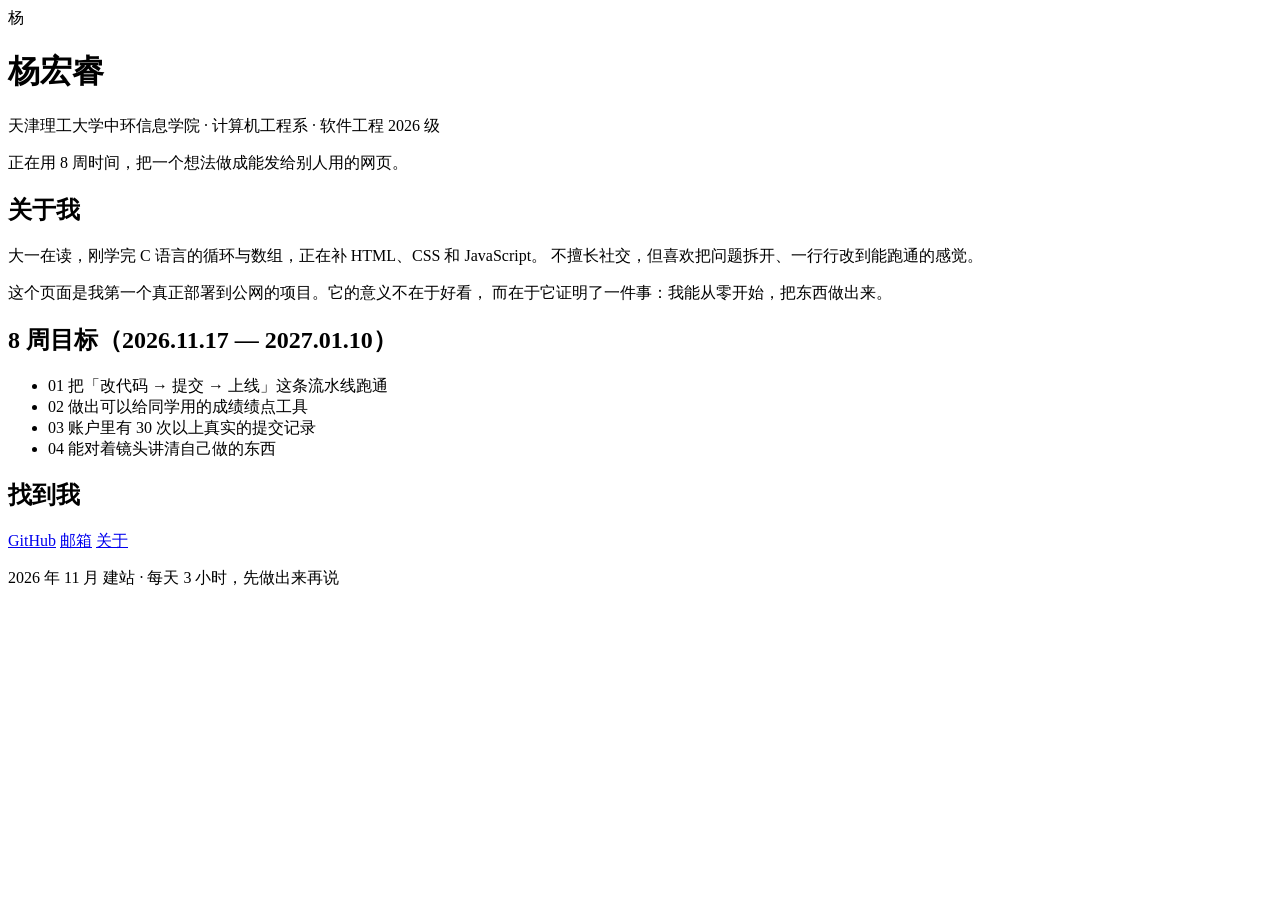
==== index.html @ c576b234 "建站：写下主页结构和自我介绍" ====
<!DOCTYPE html>
<html lang="zh-CN">
<head>
  <meta charset="UTF-8">
  <meta name="viewport" content="width=device-width, initial-scale=1.0">
  <title>杨宏睿｜软件工程在读</title>
  <link rel="stylesheet" href="css/style.css">
</head>
<body>

  <!-- 顶部：我是谁 -->
  <header class="hero">
    <div class="hero-inner">
      <div class="avatar">杨</div>
      <div class="hero-text">
        <h1>杨宏睿</h1>
        <p class="subtitle">天津理工大学中环信息学院 · 计算机工程系 · 软件工程 2026 级</p>
        <p class="tagline">正在用 8 周时间，把一个想法做成能发给别人用的网页。</p>
      </div>
    </div>
  </header>

  <main>
    <!-- 关于我 -->
    <section class="card">
      <h2>关于我</h2>
      <p>
        大一在读，刚学完 C 语言的循环与数组，正在补 HTML、CSS 和 JavaScript。
        不擅长社交，但喜欢把问题拆开、一行行改到能跑通的感觉。
      </p>
      <p>
        这个页面是我第一个真正部署到公网的项目。它的意义不在于好看，
        而在于它证明了一件事：我能从零开始，把东西做出来。
      </p>
    </section>

    <!-- 8 周目标 -->
    <section class="card">
      <h2>8 周目标（2026.11.17 — 2027.01.10）</h2>
      <ul class="goals">
        <li><span class="num">01</span> 把「改代码 → 提交 → 上线」这条流水线跑通</li>
        <li><span class="num">02</span> 做出可以给同学用的成绩绩点工具</li>
        <li><span class="num">03</span> 账户里有 30 次以上真实的提交记录</li>
        <li><span class="num">04</span> 能对着镜头讲清自己做的东西</li>
      </ul>
    </section>

    <!-- 三个链接 -->
    <section class="card">
      <h2>找到我</h2>
      <div class="links">
        <a class="btn" href="https://github.com/" target="_blank" rel="noopener">GitHub</a>
        <a class="btn" href="mailto:3240127168@qq.com">邮箱</a>
        <a class="btn" href="#about">关于</a>
      </div>
    </section>
  </main>

  <footer id="about">
    <p>2026 年 11 月 建站 · 每天 3 小时，先做出来再说</p>
  </footer>

</body>
</html>
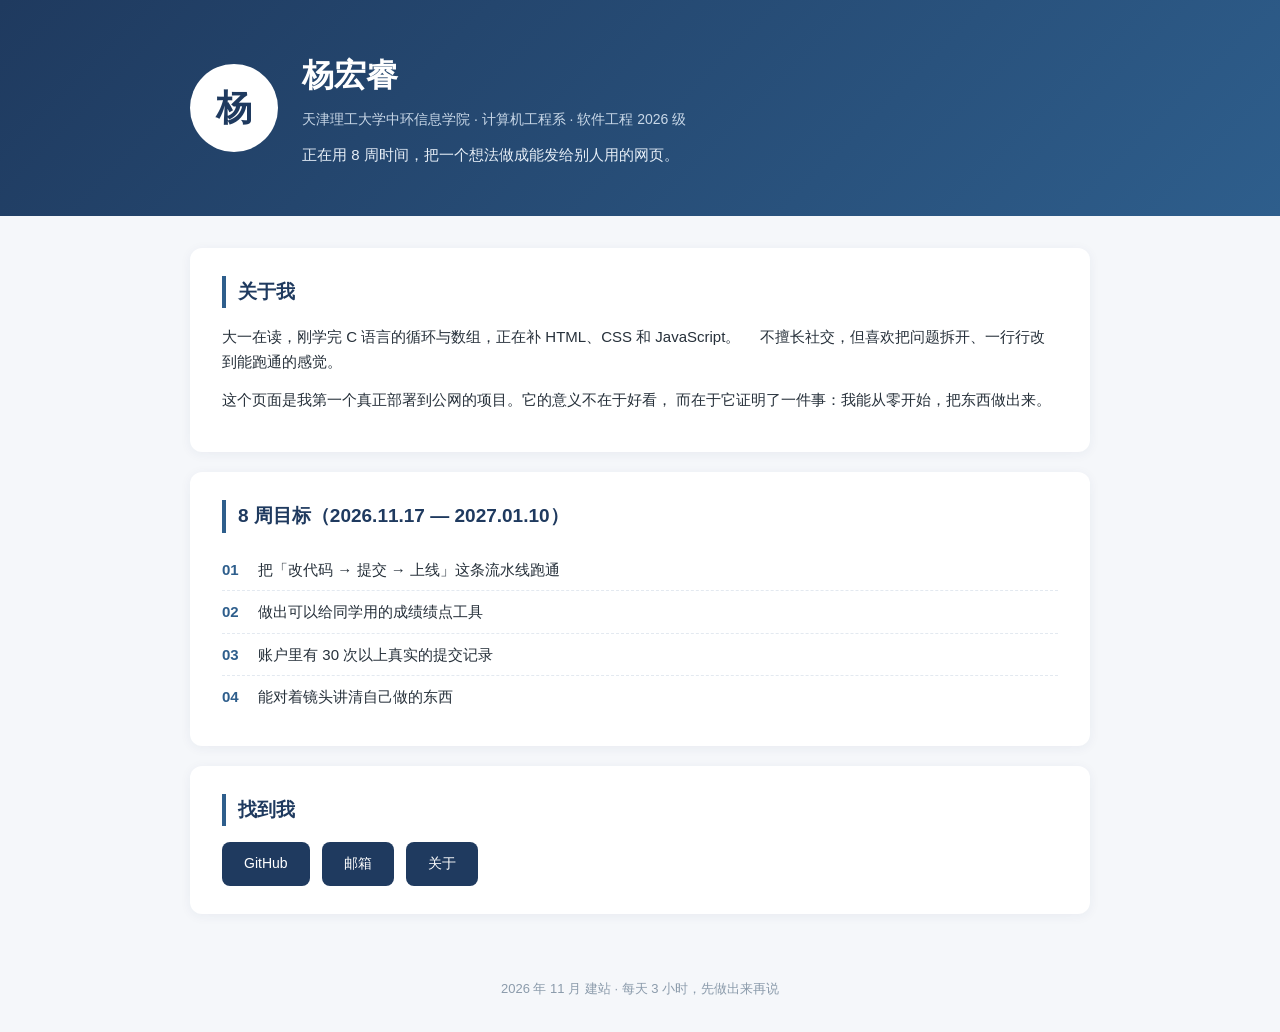
==== commit a86204a8: "细节：补正文首句后的全角空格，避免标点粘连" ====
--- a/index.html
+++ b/index.html
@@ -25,7 +25,7 @@
     <section class="card">
       <h2>关于我</h2>
       <p>
-        大一在读，刚学完 C 语言的循环与数组，正在补 HTML、CSS 和 JavaScript。
+        大一在读，刚学完 C 语言的循环与数组，正在补 HTML、CSS 和 JavaScript。　
         不擅长社交，但喜欢把问题拆开、一行行改到能跑通的感觉。
       </p>
       <p>
--- a/css/style.css
+++ b/css/style.css
@@ -0,0 +1,130 @@
+/* 基础样式：先让它像个页面，手机适配下一条提交再做 */
+* {
+  margin: 0;
+  padding: 0;
+  box-sizing: border-box;
+}
+
+body {
+  font-family: "Microsoft YaHei", "PingFang SC", sans-serif;
+  background: #f5f7fa;
+  color: #26303a;
+  line-height: 1.7;
+}
+
+.hero {
+  background: linear-gradient(135deg, #1f3a5f, #2e5e8c);
+  color: #fff;
+  padding: 48px 24px;
+}
+
+.hero-inner {
+  width: 900px;
+  margin: 0 auto;
+  display: flex;
+  align-items: center;
+  gap: 24px;
+}
+
+.avatar {
+  width: 88px;
+  height: 88px;
+  border-radius: 50%;
+  background: #fff;
+  color: #1f3a5f;
+  font-size: 36px;
+  font-weight: bold;
+  display: flex;
+  align-items: center;
+  justify-content: center;
+  flex-shrink: 0;
+}
+
+.hero h1 {
+  font-size: 32px;
+  margin-bottom: 6px;
+}
+
+.subtitle {
+  color: #c9d8e8;
+  font-size: 14px;
+}
+
+.tagline {
+  margin-top: 10px;
+  font-size: 15px;
+  color: #e6eef7;
+}
+
+main {
+  width: 900px;
+  margin: 32px auto;
+}
+
+.card {
+  background: #fff;
+  border-radius: 12px;
+  padding: 28px 32px;
+  margin-bottom: 20px;
+  box-shadow: 0 2px 12px rgba(31, 58, 95, 0.06);
+}
+
+.card h2 {
+  font-size: 19px;
+  color: #1f3a5f;
+  padding-left: 12px;
+  border-left: 4px solid #2e5e8c;
+  margin-bottom: 16px;
+}
+
+.card p {
+  margin-bottom: 12px;
+  font-size: 15px;
+}
+
+.goals {
+  list-style: none;
+}
+
+.goals li {
+  padding: 8px 0;
+  font-size: 15px;
+  border-bottom: 1px dashed #e3e9f0;
+}
+
+.goals li:last-child {
+  border-bottom: none;
+}
+
+.num {
+  display: inline-block;
+  width: 32px;
+  color: #2e5e8c;
+  font-weight: bold;
+}
+
+.links {
+  display: flex;
+  gap: 12px;
+}
+
+.btn {
+  display: inline-block;
+  padding: 10px 22px;
+  background: #1f3a5f;
+  color: #fff;
+  text-decoration: none;
+  border-radius: 8px;
+  font-size: 14px;
+}
+
+.btn:hover {
+  background: #2e5e8c;
+}
+
+footer {
+  text-align: center;
+  color: #8b9bab;
+  font-size: 13px;
+  padding: 32px 0;
+}
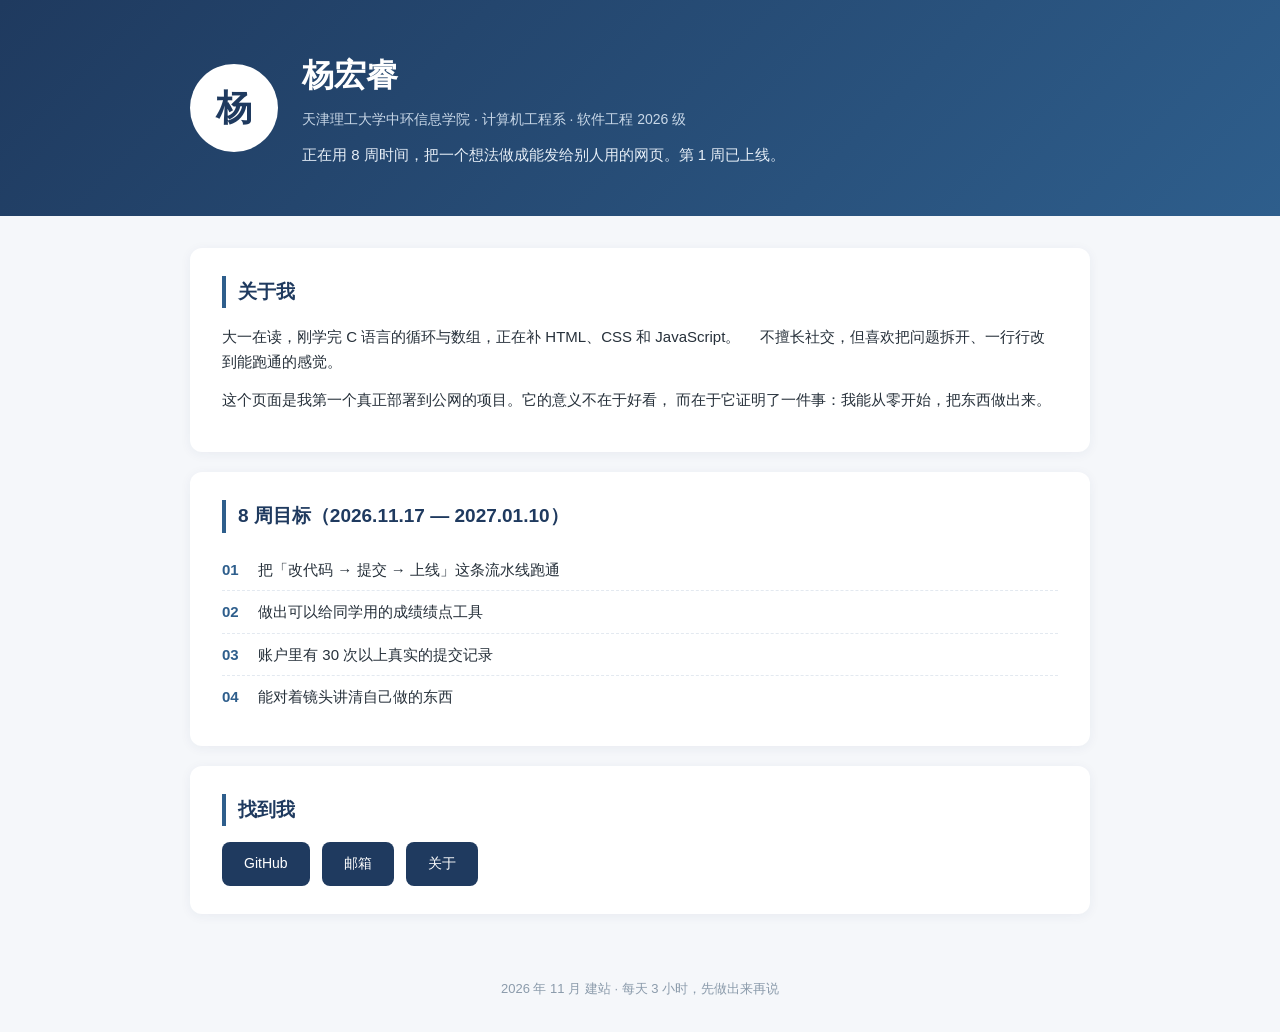
==== commit 56a74661: "更新：11-18" ====
--- a/index.html
+++ b/index.html
@@ -15,7 +15,7 @@
       <div class="hero-text">
         <h1>杨宏睿</h1>
         <p class="subtitle">天津理工大学中环信息学院 · 计算机工程系 · 软件工程 2026 级</p>
-        <p class="tagline">正在用 8 周时间，把一个想法做成能发给别人用的网页。</p>
+        <p class="tagline">正在用 8 周时间，把一个想法做成能发给别人用的网页。第 1 周已上线。</p>
       </div>
     </div>
   </header>
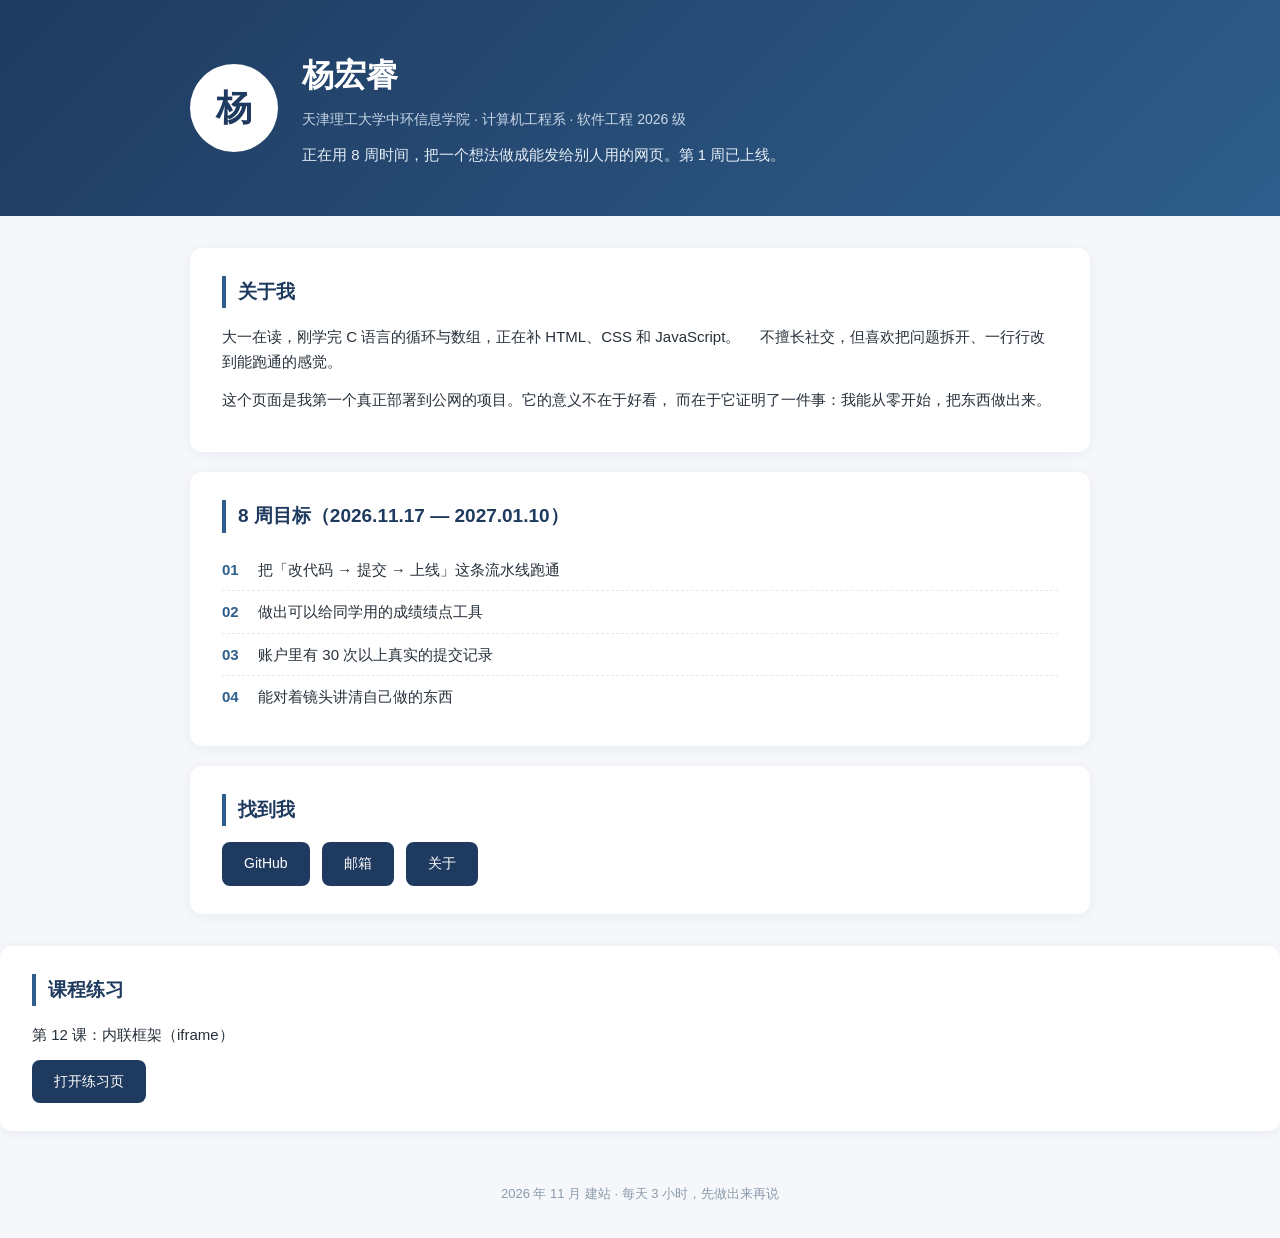
==== commit 30f7fd26: "更新：11-18" ====
--- a/index.html
+++ b/index.html
@@ -56,6 +56,14 @@
     </section>
   </main>
 
+    <!-- 练习页 -->
+    <section class="card">
+      <h2>课程练习</h2>
+      <p>第 12 课：内联框架（iframe）</p>
+      <div class="links">
+        <a class="btn" href="pages/iframe-demo.html">打开练习页</a>
+      </div>
+    </section>
   <footer id="about">
     <p>2026 年 11 月 建站 · 每天 3 小时，先做出来再说</p>
   </footer>
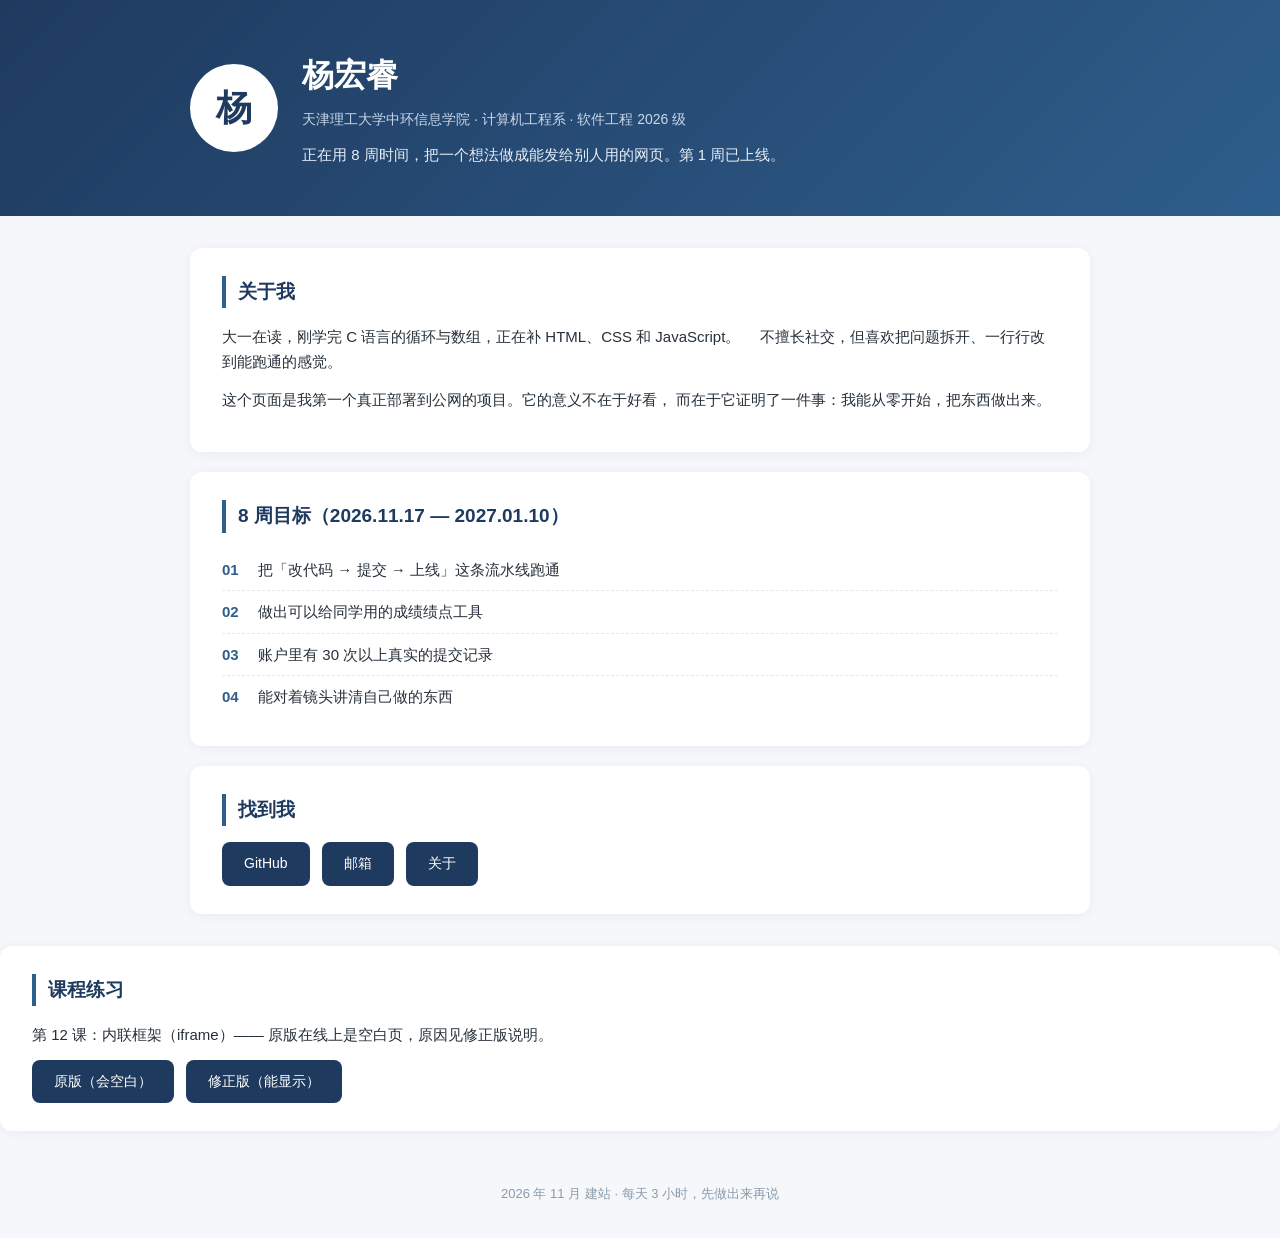
==== commit 51319cde: "更新：11-18" ====
--- a/index.html
+++ b/index.html
@@ -59,9 +59,10 @@
     <!-- 练习页 -->
     <section class="card">
       <h2>课程练习</h2>
-      <p>第 12 课：内联框架（iframe）</p>
+      <p>第 12 课：内联框架（iframe）—— 原版在线上是空白页，原因见修正版说明。</p>
       <div class="links">
-        <a class="btn" href="pages/iframe-demo.html">打开练习页</a>
+        <a class="btn" href="pages/iframe-demo.html">原版（会空白）</a>
+        <a class="btn" href="pages/iframe-fixed.html">修正版（能显示）</a>
       </div>
     </section>
   <footer id="about">
